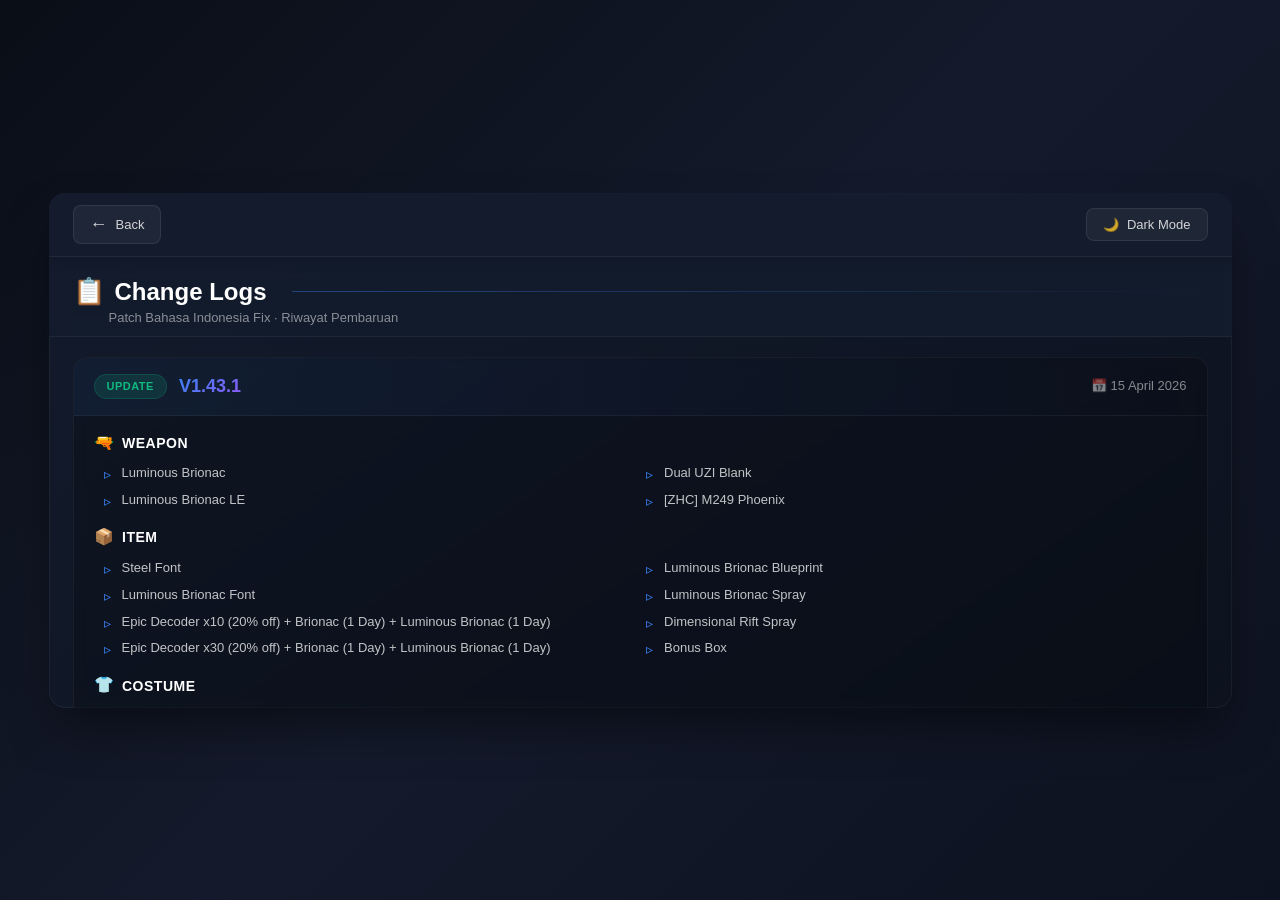
==== changelog.html @ 00189dec "Update for 15.04.26" ====
<!doctype html>
<html lang="en">
  <head>
    <meta charset="UTF-8" />
    <meta http-equiv="X-UA-Compatible" content="IE=edge" />
    <meta name="viewport" content="width=device-width, initial-scale=1.0, user-scalable=no" />
    <meta name="description" content="Counter-Strike Nexon: Studio - Patch Bahasa Indonesia Change Logs" />
    <meta name="author" content="ZxAnugrah" />

    <title>Change Logs · CSN Bahasa Indonesia Fix</title>

    <!-- Favicon -->
    <link rel="icon" href="./res/img/csn-logo.png" />

    <!-- Styles -->
    <link rel="stylesheet" href="css/changelog.css" />

    <!-- Security Style -->
    <style>
      * {
        -webkit-user-select: none !important;
        -moz-user-select: none !important;
        -ms-user-select: none !important;
        user-select: none !important;
      }

      img {
        -webkit-user-drag: none;
        user-drag: none;
      }

      body {
        -webkit-touch-callout: none !important;
      }
    </style>
  </head>
  <body>
    <div class="changelog-container">
      <!-- ===== HEADER ===== -->
      <header class="changelog-header">
        <div class="header-left">
          <button class="back-btn" onclick="goBackToLauncher()">
            <span class="back-icon">←</span>
            <span class="back-text">Back</span>
          </button>
        </div>

        <div class="header-right">
          <button class="theme-btn" onclick="toggleTheme()" id="themeToggle">
            <span class="theme-icon">🌙</span>
            <span class="theme-text">Dark Mode</span>
          </button>
        </div>
      </header>

      <!-- ===== TITLE SECTION ===== -->
      <div class="title-section">
        <h1 class="page-title">
          <span class="title-icon">📋</span>
          Change Logs
          <span class="title-line"></span>
        </h1>
        <p class="page-subtitle">Patch Bahasa Indonesia Fix · Riwayat Pembaruan</p>
      </div>

      <!-- ===== CONTENT AREA ===== -->
      <main class="changelog-content">
        <!-- Version 1.43.1 -->
        <div class="version-card">
          <div class="version-header">
            <div class="version-info">
              <span class="version-badge update">UPDATE</span>
              <span class="version-number">V1.43.1</span>
            </div>
            <span class="version-date">📅 15 April 2026</span>
          </div>

          <div class="version-body">
            <div class="changelog-section">
              <div class="section-title">
                <span class="section-icon">🔫</span>
                <span>Weapon</span>
              </div>
              <ul class="changelog-list two-column">
                <li>Luminous Brionac</li>
                <li>Dual UZI Blank</li>
                <li>Luminous Brionac LE</li>
                <li>[ZHC] M249 Phoenix</li>
              </ul>
            </div>

            <div class="changelog-section">
              <div class="section-title">
                <span class="section-icon">📦</span>
                <span>Item</span>
              </div>
              <ul class="changelog-list two-column">
                <li>Steel Font</li>
                <li>Luminous Brionac Blueprint</li>
                <li>Luminous Brionac Font</li>
                <li>Luminous Brionac Spray</li>
                <li>Epic Decoder x10 (20% off) + Brionac (1 Day) + Luminous Brionac (1 Day)</li>
                <li>Dimensional Rift Spray</li>
                <li>Epic Decoder x30 (20% off) + Brionac (1 Day) + Luminous Brionac (1 Day)</li>
                <li>Bonus Box</li>
              </ul>
            </div>

            <div class="changelog-section">
              <div class="section-title">
                <span class="section-icon">👕</span>
                <span>Costume</span>
              </div>
              <ul class="changelog-list">
                <li>Luminous Tail</li>
                <li>Data Core Belt</li>
                <li>Kronos Repair Kit</li>
              </ul>
            </div>

            <div class="changelog-section">
              <div class="section-title">
                <span class="section-icon">🏅</span>
                <span>Medal</span>
              </div>
              <ul class="changelog-list">
                <li>Luminous</li>
              </ul>
            </div>

            <div class="changelog-section">
              <div class="section-title">
                <span class="section-icon">🗺️</span>
                <span>Map</span>
              </div>
              <ul class="changelog-list">
                <li><span class="sub-label">Normal | Zombie:</span> Laboratory2</li>
              </ul>
            </div>

            <div class="changelog-section">
              <div class="section-title">
                <span class="section-icon">⚙️</span>
                <span>Misc</span>
              </div>
              <ul class="changelog-list">
                <li>Adjustment Zombie Skill</li>
                <li>Zombie Hero Update</li>
                <li>CP Shop update</li>
              </ul>
            </div>

            <div class="changelog-section">
              <div class="section-title">
                <span class="section-icon">🔧</span>
                <span>Other</span>
              </div>
              <ul class="changelog-list">
                <li>Fix beberapa nama item.</li>
                <li>Menambah 4 kustom BGM. Sekarang kalian dapat menambah 4 kustom BGM dengan penamaan 'custom_bgm_X.mp3' (Ganti 'X' dengan angka 1~5).</li>
              </ul>
            </div>
          </div>
        </div>

        <!-- Version 1.42.1 -->
        <div class="version-card">
          <div class="version-header">
            <div class="version-info">
              <span class="version-badge update">UPDATE</span>
              <span class="version-number">V1.42.1</span>
            </div>
            <span class="version-date">📅 18 Maret 2026</span>
          </div>

          <div class="version-body">
            <div class="changelog-section">
              <div class="section-title">
                <span class="section-icon">🎨</span>
                <span>Weapon Paint</span>
              </div>
              <ul class="changelog-list">
                <li>Kronos Series (Season 25)</li>
                <li>Black Dragon Weapon Paint</li>
              </ul>
            </div>

            <div class="changelog-section">
              <div class="section-title">
                <span class="section-icon">🔫</span>
                <span>Weapon</span>
              </div>
              <ul class="changelog-list two-column">
                <li>Season 25 Weapon Series (Techno)</li>
                <li>Hyper Gaebolg Black Dragon</li>
                <li>Hauteclere Black Dragon</li>
                <li>Devastator Black Dragon</li>
                <li>Demolition Hammer Black Dragon</li>
                <li>[ZHC] Dual Beretta Gunslinger</li>
                <li>[ZHC] Dual Sword Phantom Slayer</li>
              </ul>
            </div>

            <div class="changelog-section">
              <div class="section-title">
                <span class="section-icon">📦</span>
                <span>Item</span>
              </div>
              <ul class="changelog-list two-column">
                <li>Season 25 Item Series</li>
                <li>General Modification Materials x4</li>
                <li>Advanced Modification Materials x3</li>
                <li>Special Modification Materials x2</li>
                <li>All-Star Selection Box</li>
                <li>Kronos Package</li>
                <li>Data Distribution Box</li>
                <li>Season Badges x1000</li>
                <li>Giga Blitz Knight Package</li>
                <li>Legendary Decoder</li>
                <li>Legendary Decoder x75 + x25</li>
                <li>All-Star Decoder</li>
                <li>All-Star Decoder x80 + x20</li>
                <li>All-Star Decoder x50 + x10</li>
              </ul>
            </div>

            <div class="changelog-section">
              <div class="section-title">
                <span class="section-icon">👕</span>
                <span>Costume</span>
              </div>
              <ul class="changelog-list">
                <li>Season 25 Costume Series (Mammon)</li>
                <li>Chronobotics Heavy Zombie (Costume)</li>
                <li>Miniature Agent H</li>
                <li>Miniature Mammon</li>
                <li>Kronos Tactical Visor</li>
                <li>Kronos Tactical Unit</li>
                <li>Giga Blitz Knight</li>
              </ul>
            </div>

            <div class="changelog-section">
              <div class="section-title">
                <span class="section-icon">🏅</span>
                <span>Medal</span>
              </div>
              <ul class="changelog-list">
                <li>Season 25 Trailblazer</li>
                <li>Season 25 Conqueror</li>
              </ul>
            </div>

            <div class="changelog-section">
              <div class="section-title">
                <span class="section-icon">🗺️</span>
                <span>Map</span>
              </div>
              <ul class="changelog-list">
                <li><span class="sub-label">Normal | Zombie:</span> Akshalic</li>
              </ul>
            </div>

            <div class="changelog-section">
              <div class="section-title">
                <span class="section-icon">⚙️</span>
                <span>Misc</span>
              </div>
              <ul class="changelog-list">
                <li>Season Pass Update</li>
                <li>Zombie Hero Update</li>
                <li>Zombie Z Update</li>
              </ul>
            </div>

            <div class="changelog-section">
              <div class="section-title">
                <span class="section-icon">🔧</span>
                <span>Other</span>
              </div>
              <ul class="changelog-list">
                <li>Fix beberapa nama item.</li>
                <li>Hotfix menu 'H'.</li>
                <li>Fix string pada mode Zombie Darkness 'CSO_ZB4_In_Groggy_State'.</li>
                <li>Mengubah font style kembali pada era Counter-Strike Online Indonesia (BETA).</li>
                <li>Menghapus change logs lama (2025).</li>
              </ul>
            </div>

            <div class="changelog-section">
              <div class="section-title">
                <span class="section-icon">✨</span>
                <span>Special</span>
              </div>
              <ul class="changelog-list">
                <li>Mengubah minor teksture 'Electron Weapon Series' menjadi lebih nyaman dan ringan.</li>
                <li>Mengubah teksture 'Arcana Weapon Series' menjadi lebih sesuai dengan grade.</li>
                <li>Mengubah teksture 'Noah Weapon Series' menjadi lebih sesuai dengan grade.</li>
                <li>Mengubah teksture 'Murasame Weapon Series' menjadi lebih sesuai dengan grade.</li>
                <li>Mengubah teksture 'Star Forge' menjadi lebih nyaman dan ringan.</li>
                <li>Mengubah teksture 'Sylphid' menjadi lebih nyaman.</li>
                <li>Mengubah efek 'Dragon Blast' pada senjata M3 Azhi Dahaka (BETA - TEST).</li>
              </ul>
            </div>

            <div class="changelog-section note-section">
              <div class="section-title warning">
                <span class="section-icon">⚠️</span>
                <span>NOTE</span>
              </div>
              <p class="note-text">
                Font diubah sementara untuk patch ini dikarenakan beberapa pengguna Bahasa Indonesia Fix mengalami crash sesaat di-Lobby. Apabila menggunakan patch versi ini masih ada kendala yang sama, hubungi author via Messenger/Discord.
              </p>
            </div>
          </div>
        </div>

        <!-- Version 1.41.1 -->
        <div class="version-card">
          <div class="version-header">
            <div class="version-info">
              <span class="version-badge update">UPDATE</span>
              <span class="version-number">V1.41.1</span>
            </div>
            <span class="version-date">📅 11 Februari 2026</span>
          </div>

          <div class="version-body">
            <div class="changelog-section">
              <div class="section-title">
                <span class="section-icon">🎨</span>
                <span>Weapon Paint</span>
              </div>
              <ul class="changelog-list">
                <li>Strawberry Cake Weapon Paint</li>
              </ul>
            </div>

            <div class="changelog-section">
              <div class="section-title">
                <span class="section-icon">🔫</span>
                <span>Weapon</span>
              </div>
              <ul class="changelog-list">
                <li>Giga Break</li>
                <li>Giga Break LE</li>
                <li>Impulse Flail</li>
                <li>AS50 Gold Stallion</li>
                <li>Gold Dragon Chimera (perubahan nama dari Survivor's Secondary Weapon)</li>
              </ul>
            </div>

            <div class="changelog-section">
              <div class="section-title">
                <span class="section-icon">📦</span>
                <span>Item</span>
              </div>
              <ul class="changelog-list two-column">
                <li>Unique Modification Weapon Selection Box</li>
                <li>2024 Transcendence Class Selection Box</li>
                <li>Weapon Paint Color Pack</li>
                <li>Magma Weapon Selection Box</li>
                <li>2025 Event Reward Box</li>
                <li>Seluruh item untuk event EPIC 2026</li>
                <li>Find the Zombie Weapon Box</li>
                <li>Stage 1: Epic Decoder x100 (+20)</li>
                <li>Stage 2: Epic Decoder x100 (+20)</li>
                <li>Stage 3: Epic Decoder x100 (+20) + Giga Mechanic Tail</li>
                <li>Epic Fortune Ticket</li>
                <li>Red Envelope</li>
                <li>Glass Shard</li>
                <li>Glass Shard (1x) + Exploration Slot Expansion Coupon (7 hari)</li>
                <li>777 Epic Fragment Ticket</li>
                <li>Epic Decoder x80 (+20)</li>
                <li>Selective Supply Pass</li>
                <li>Modification V Series Box</li>
                <li>Special Ops Supply Box</li>
                <li>Operation Key</li>
                <li>Special Supply Request Ticket</li>
                <li>Epic Decoder (5x)</li>
                <li>Surprise Window Spray</li>
                <li>Surprise Ocean Spray</li>
                <li>Surprise Cliff Spray</li>
                <li>New Year Horse Nameplate</li>
                <li>New Year Horse Spray</li>
                <li>New Year Horse Font</li>
                <li>Happy New Year Nameplate (2026)</li>
                <li>Role Collection Token</li>
                <li>RatterGood Spray</li>
              </ul>
            </div>

            <div class="changelog-section">
              <div class="section-title">
                <span class="section-icon">👕</span>
                <span>Costume</span>
              </div>
              <ul class="changelog-list">
                <li>SD Teddy Terror</li>
                <li>Miniature Angra</li>
                <li>Giga Vision Glasses</li>
                <li>Giga Mechanic Tail</li>
                <li>Giga Break Wings</li>
              </ul>
            </div>

            <div class="changelog-section">
              <div class="section-title">
                <span class="section-icon">🏅</span>
                <span>Medal</span>
              </div>
              <ul class="changelog-list">
                <li>Giga Sting</li>
                <li>Overclock</li>
                <li>Giga Break Happy New Year</li>
                <li>Role Collector</li>
              </ul>
            </div>

            <div class="changelog-section">
              <div class="section-title">
                <span class="section-icon">🗺️</span>
                <span>Map</span>
              </div>
              <ul class="changelog-list">
                <li><span class="sub-label">Zombie:</span> Oasis</li>
              </ul>
            </div>

            <div class="changelog-section">
              <div class="section-title">
                <span class="section-icon">⚙️</span>
                <span>Misc</span>
              </div>
              <ul class="changelog-list">
                <li>Epic Shop Update</li>
                <li>Zombie Hero Update</li>
              </ul>
            </div>

            <div class="changelog-section">
              <div class="section-title">
                <span class="section-icon">🔧</span>
                <span>Other</span>
              </div>
              <ul class="changelog-list">
                <li>Fix beberapa nama item (Korx → Korea)</li>
              </ul>
            </div>
          </div>
        </div>

        <!-- Version 1.40.1 -->
        <div class="version-card">
          <div class="version-header">
            <div class="version-info">
              <span class="version-badge update">UPDATE</span>
              <span class="version-number">V1.40.1</span>
            </div>
            <span class="version-date">📅 14 Januari 2026</span>
          </div>

          <div class="version-body">
            <div class="changelog-section">
              <div class="section-title">
                <span class="section-icon">🔫</span>
                <span>Weapon</span>
              </div>
              <ul class="changelog-list two-column">
                <li>Ascalon Series (I, II, III, IV, V, dan VI)</li>
                <li>Survivor's Secondary Weapon</li>
                <li>XM1014 Automatic Shotgun WINTER</li>
                <li>Nata Knife WINTER</li>
                <li>Lightning Fury Silver Black</li>
                <li>Miracle Prism Sword Silver Black</li>
                <li>[ZHC] SKULL-9 Burgundy</li>
                <li>Battle Python Burgundy</li>
              </ul>
            </div>

            <div class="changelog-section">
              <div class="section-title">
                <span class="section-icon">📦</span>
                <span>Item</span>
              </div>
              <ul class="changelog-list two-column">
                <li>Mythical Beast Coin</li>
                <li>Modification Weapon Selection Ticket</li>
                <li>Ice Box</li>
                <li>Find the Zombie Spray Box</li>
                <li>Find the Zombie Nameplate Box</li>
                <li>Find the Zombie Costume Box</li>
                <li>Find the Zombie Weapon Box</li>
                <li>Stage 1: Temporary Chick Hat</li>
                <li>Stage 2: All-in-One Pass (1 Day) Bundle</li>
                <li>Stage 3: All-in-One Pass (2 Day) Bundle</li>
                <li>Stage 4: Chick Hat (Permanent) Bundle</li>
                <li>Dominique X Shiho Spray</li>
              </ul>
            </div>

            <div class="changelog-section">
              <div class="section-title">
                <span class="section-icon">👕</span>
                <span>Costume</span>
              </div>
              <ul class="changelog-list">
                <li>Detective Hat</li>
                <li>Detective Magnifying Lens</li>
                <li>Detective Pipe</li>
                <li>Chick Hat</li>
                <li>Snowflake Hat</li>
                <li>Snowboard</li>
              </ul>
            </div>

            <div class="changelog-section">
              <div class="section-title">
                <span class="section-icon">🏅</span>
                <span>Medal</span>
              </div>
              <ul class="changelog-list">
                <li>Golden</li>
              </ul>
            </div>

            <div class="changelog-section">
              <div class="section-title">
                <span class="section-icon">🗺️</span>
                <span>Map</span>
              </div>
              <ul class="changelog-list">
                <li><span class="sub-label">Normal:</span> Stage</li>
              </ul>
            </div>

            <div class="changelog-section">
              <div class="section-title">
                <span class="section-icon">⚙️</span>
                <span>Misc</span>
              </div>
              <ul class="changelog-list">
                <li>CP Shop update</li>
                <li>Zombie Hero Update</li>
              </ul>
            </div>

            <div class="changelog-section">
              <div class="section-title">
                <span class="section-icon">🔧</span>
                <span>Other</span>
              </div>
              <ul class="changelog-list">
                <li>Pengurangan [SPACE] dan karakter Korea (Hangeul) pada string</li>
                <li>Pengurangan [SPACE] dan karakter China pada string</li>
              </ul>
            </div>
          </div>
        </div>

        <!-- Older Versions Notice -->
        <div class="older-notice">
          <div class="notice-icon">📜</div>
          <div class="notice-content">
            <p class="notice-text">
              Pengumuman: Untuk daftar change logs yang lama tidak akan ditampilkan pada tampilan baru ini. Kalian dapat mengakses daftar change logs yang lama di
              <a href="https://pastebin.com/raw/SXQwNvfM" target="_blank" class="notice-link">Pastebin →</a>
            </p>
          </div>
        </div>
      </main>
    </div>

    <script>
      // ===== SECURITY RESTRICTIONS =====

      document.addEventListener("contextmenu", (e) => e.preventDefault());
      document.addEventListener("selectstart", (e) => e.preventDefault());
      document.addEventListener("dragstart", (e) => e.preventDefault());
      document.addEventListener("copy", (e) => e.preventDefault());
      document.addEventListener("cut", (e) => e.preventDefault());
      document.addEventListener("paste", (e) => e.preventDefault());

      document.addEventListener("keydown", function (e) {
        const blockedKeys = ["F12", "F3"]; // Removed 'F5'
        const ctrlKeys = ["u", "U", "s", "S", "p", "P", "a", "A", "c", "C", "v", "V", "x", "X", "f", "F"];

        if (blockedKeys.includes(e.key) || e.keyCode === 123) {
          // Removed keyCode 116 (F5)
          e.preventDefault();
          return false;
        }

        if (e.ctrlKey && ctrlKeys.includes(e.key)) {
          e.preventDefault();
          return false;
        }

        if (e.ctrlKey && e.shiftKey && (e.keyCode === 73 || e.keyCode === 74 || e.keyCode === 67)) {
          e.preventDefault();
          return false;
        }

        // Allow Ctrl+R (Refresh) - explicitly NOT blocked

        if (e.key === "Backspace" || e.keyCode === 8) {
          const target = e.target;
          if (!target.tagName.match(/INPUT|TEXTAREA/i) && !target.isContentEditable) {
            e.preventDefault();
            return false;
          }
        }
      });

      // ===== NAVIGATION =====

      function goBackToLauncher() {
        window.location.href = "index.html";
      }

      // ===== THEME TOGGLE =====

      let isDarkMode = true;

      function toggleTheme() {
        const body = document.body;
        const themeBtn = document.getElementById("themeToggle");
        const themeIcon = themeBtn.querySelector(".theme-icon");
        const themeText = themeBtn.querySelector(".theme-text");

        if (isDarkMode) {
          body.classList.add("light-mode");
          themeIcon.textContent = "☀️";
          themeText.textContent = "Light Mode";
          localStorage.setItem("changelog-theme", "light");
        } else {
          body.classList.remove("light-mode");
          themeIcon.textContent = "🌙";
          themeText.textContent = "Dark Mode";
          localStorage.setItem("changelog-theme", "dark");
        }

        isDarkMode = !isDarkMode;
      }

      // Load saved theme
      const savedTheme = localStorage.getItem("changelog-theme");
      if (savedTheme === "light") {
        document.body.classList.add("light-mode");
        const themeBtn = document.getElementById("themeToggle");
        themeBtn.querySelector(".theme-icon").textContent = "☀️";
        themeBtn.querySelector(".theme-text").textContent = "Light Mode";
        isDarkMode = false;
      }
    </script>
  </body>
</html>
---- css/changelog.css ----
/* ===== CSS RESET ===== */
* {
  margin: 0;
  padding: 0;
  box-sizing: border-box;
}

html {
  line-height: 1.15;
  -webkit-text-size-adjust: 100%;
  /* overflow-x: hidden; */
}

body {
  font-family:
    "Segoe UI",
    "Inter",
    -apple-system,
    BlinkMacSystemFont,
    sans-serif;
  background: linear-gradient(135deg, #0a0e17 0%, #141a2b 50%, #0d1220 100%);
  min-height: 100vh;
  display: flex;
  align-items: center;
  justify-content: center;
  padding: 0;
  margin: 0;
  overflow: hidden;
}

/* ===== MAIN CONTAINER ===== */
.changelog-container {
  width: 1183px;
  max-width: 1183px;
  height: 515px;
  margin: 0 auto;
  background: linear-gradient(145deg, rgba(20, 28, 45, 0.95) 0%, rgba(12, 18, 30, 0.98) 100%);
  backdrop-filter: blur(10px);
  box-shadow:
    0 25px 50px -12px rgba(0, 0, 0, 0.5),
    0 0 0 1px rgba(255, 255, 255, 0.05) inset;
  display: flex;
  flex-direction: column;
  overflow: hidden; /* This prevents container scroll */
  position: relative;
  border-radius: 16px;
}

.changelog-container::before {
  content: "";
  position: absolute;
  top: 0;
  left: 0;
  right: 0;
  height: 2px;
  background: linear-gradient(90deg, transparent, #3b82f6, #8b5cf6, transparent);
  z-index: 10;
}

/* ===== HEADER (STICKY) ===== */
.changelog-header {
  padding: 12px 24px;
  display: flex;
  align-items: center;
  justify-content: space-between;
  border-bottom: 1px solid rgba(255, 255, 255, 0.06);
  background: rgba(20, 28, 45, 0.98);
  backdrop-filter: blur(10px);
  flex-shrink: 0; /* Prevents header from shrinking */
  width: 100%;
  position: sticky;
  top: 0;
  z-index: 100;
  box-shadow: 0 4px 12px rgba(0, 0, 0, 0.1);
  overflow: hidden; /* No scroll in header */
}

.header-left,
.header-right {
  width: 150px;
}

.header-left {
  display: flex;
}

.header-right {
  display: flex;
  justify-content: flex-end;
}

.back-btn,
.theme-btn {
  display: flex;
  align-items: center;
  gap: 8px;
  padding: 8px 16px;
  background: rgba(255, 255, 255, 0.05);
  border: 1px solid rgba(255, 255, 255, 0.08);
  border-radius: 8px;
  color: rgba(255, 255, 255, 0.8);
  font-size: 13px;
  font-weight: 500;
  cursor: pointer;
  transition: all 0.2s ease;
  white-space: nowrap;
}

.back-btn:hover,
.theme-btn:hover {
  background: rgba(59, 130, 246, 0.15);
  border-color: rgba(59, 130, 246, 0.3);
  color: white;
  transform: translateY(-1px);
}

.back-icon {
  font-size: 18px;
}

.header-center {
  display: flex;
  justify-content: center;
  position: absolute;
  left: 50%;
  transform: translateX(-50%);
}

.header-logo {
  width: 200px;
  height: auto;
  filter: brightness(0) invert(1);
  opacity: 0.9;
}

/* Light mode header */
body.light-mode .changelog-header {
  background: rgba(255, 255, 255, 0.98);
  border-bottom: 1px solid rgba(0, 0, 0, 0.08);
  box-shadow: 0 4px 12px rgba(0, 0, 0, 0.05);
}

body.light-mode .header-logo {
  filter: brightness(0) invert(0);
}

.theme-btn {
  margin-left: auto;
}

/* ===== TITLE SECTION (Optional Sticky) ===== */
.title-section {
  padding: 20px 24px 10px;
  border-bottom: 1px solid rgba(255, 255, 255, 0.05);
  flex-shrink: 0; /* Prevents title from shrinking */
  width: 100%;
  position: sticky;
  top: 56px;
  background: rgba(20, 28, 45, 0.95);
  backdrop-filter: blur(10px);
  z-index: 99;
  overflow: hidden; /* No scroll in title */
}

body.light-mode .title-section {
  background: rgba(255, 255, 255, 0.95);
}

.page-title {
  display: flex;
  align-items: center;
  gap: 10px;
  color: white;
  font-size: 24px;
  font-weight: 700;
  margin-bottom: 5px;
  white-space: nowrap;
}

.title-icon {
  font-size: 26px;
}

.title-line {
  flex: 1;
  height: 1px;
  background: linear-gradient(90deg, rgba(59, 130, 246, 0.4), transparent);
  margin-left: 15px;
}

.page-subtitle {
  color: rgba(255, 255, 255, 0.5);
  font-size: 13px;
  margin-left: 36px;
}

/* ===== CONTENT AREA ===== */
.changelog-content {
  flex: 1;
  overflow-y: auto; /* This enables vertical scroll */
  overflow-x: hidden;
  padding: 20px 24px;
  width: 100%;
  max-width: 100%;
  min-height: 0; /* Required for flex child scrolling */

  scrollbar-width: thin;
  scrollbar-color: rgba(255, 255, 255, 0.15) transparent;
}

.changelog-content::-webkit-scrollbar {
  width: 6px;
}

.changelog-content::-webkit-scrollbar-track {
  background: transparent;
}

.changelog-content::-webkit-scrollbar-thumb {
  background: rgba(255, 255, 255, 0.15);
  border-radius: 3px;
}

.changelog-content::-webkit-scrollbar-thumb:hover {
  background: rgba(255, 255, 255, 0.25);
}

/* ===== VERSION CARD ===== */
.version-card {
  background: rgba(0, 0, 0, 0.2);
  border-radius: 14px;
  border: 1px solid rgba(255, 255, 255, 0.05);
  margin-bottom: 24px;
  overflow: hidden;
  backdrop-filter: blur(5px);
  transition:
    transform 0.2s ease,
    border-color 0.2s ease;
  width: 100%;
  max-width: 100%;
}

.version-card:hover {
  border-color: rgba(59, 130, 246, 0.2);
}

.version-header {
  padding: 16px 20px;
  display: flex;
  align-items: center;
  justify-content: space-between;
  background: linear-gradient(90deg, rgba(59, 130, 246, 0.08), transparent);
  border-bottom: 1px solid rgba(255, 255, 255, 0.05);
  flex-wrap: wrap;
  gap: 10px;
}

.version-info {
  display: flex;
  align-items: center;
  gap: 12px;
}

.version-badge {
  padding: 5px 12px;
  border-radius: 20px;
  font-size: 11px;
  font-weight: 700;
  letter-spacing: 0.5px;
  text-transform: uppercase;
  white-space: nowrap;
}

.version-badge.update {
  background: rgba(16, 185, 129, 0.15);
  color: #10b981;
  border: 1px solid rgba(16, 185, 129, 0.2);
}

.version-number {
  color: white;
  font-size: 18px;
  font-weight: 700;
  background: linear-gradient(135deg, #3b82f6, #8b5cf6);
  -webkit-background-clip: text;
  -webkit-text-fill-color: transparent;
  background-clip: text;
}

.version-date {
  color: rgba(255, 255, 255, 0.5);
  font-size: 13px;
}

.version-body {
  padding: 18px 20px;
  width: 100%;
  max-width: 100%;
  overflow-x: hidden;
}

/* ===== CHANGELOG SECTIONS ===== */
.changelog-section {
  margin-bottom: 16px;
  width: 100%;
  max-width: 100%;
}

.changelog-section:last-child {
  margin-bottom: 0;
}

.section-title {
  display: flex;
  align-items: center;
  gap: 8px;
  margin-bottom: 10px;
  color: white;
  font-size: 14px;
  font-weight: 600;
  text-transform: uppercase;
  letter-spacing: 0.5px;
}

.section-title.warning {
  color: #ef4444;
}

.section-icon {
  font-size: 16px;
}

.changelog-list {
  list-style: none;
  padding-left: 28px;
  width: 100%;
  max-width: 100%;
  word-wrap: break-word;
  overflow-wrap: break-word;
}

.changelog-list li {
  color: rgba(255, 255, 255, 0.75);
  font-size: 13px;
  padding: 4px 0;
  position: relative;
  word-break: break-word;
}

.changelog-list li::before {
  content: "▹";
  position: absolute;
  left: -18px;
  color: #3b82f6;
  font-size: 14px;
}

.changelog-list.two-column {
  display: grid;
  grid-template-columns: repeat(2, 1fr);
  gap: 4px 20px;
}

.sub-label {
  color: rgba(255, 255, 255, 0.5);
  font-size: 12px;
  margin-right: 8px;
  white-space: nowrap;
}

/* ===== NOTE SECTION ===== */
.note-section {
  background: rgba(239, 68, 68, 0.08);
  padding: 14px 16px;
  border-radius: 10px;
  border-left: 3px solid #ef4444;
  margin-top: 16px;
  width: 100%;
  max-width: 100%;
}

.note-text {
  color: rgba(255, 255, 255, 0.7);
  font-size: 13px;
  line-height: 1.6;
  padding-left: 28px;
  word-wrap: break-word;
  overflow-wrap: break-word;
}

/* ===== OLDER NOTICE ===== */
.older-notice {
  display: flex;
  align-items: center;
  gap: 16px;
  background: linear-gradient(135deg, rgba(139, 92, 246, 0.08), rgba(59, 130, 246, 0.05));
  padding: 16px 20px;
  border-radius: 12px;
  border: 1px solid rgba(139, 92, 246, 0.15);
  margin-top: 10px;
  width: 100%;
  max-width: 100%;
}

.notice-icon {
  font-size: 28px;
  flex-shrink: 0;
}

.notice-content {
  flex: 1;
  min-width: 0;
}

.notice-text {
  color: rgba(255, 255, 255, 0.75);
  font-size: 13px;
  line-height: 1.5;
  word-wrap: break-word;
  overflow-wrap: break-word;
}

.notice-link {
  color: #3b82f6;
  text-decoration: none;
  font-weight: 600;
  margin-left: 5px;
  transition: color 0.2s ease;
  white-space: nowrap;
}

.notice-link:hover {
  color: #60a5fa;
  text-decoration: underline;
}

/* ===== FOOTER ===== */
.changelog-footer {
  padding: 10px 24px;
  display: flex;
  align-items: center;
  justify-content: space-between;
  border-top: 1px solid rgba(255, 255, 255, 0.05);
  background: rgba(0, 0, 0, 0.15);
  flex-shrink: 0; /* Prevents footer from shrinking */
  width: 100%;
  overflow: hidden; /* No scroll in footer */
}

.footer-left {
  display: flex;
  align-items: center;
  gap: 12px;
}

.footer-text {
  color: rgba(255, 255, 255, 0.4);
  font-size: 11px;
  font-weight: 500;
  letter-spacing: 0.3px;
}

.footer-divider {
  color: rgba(255, 255, 255, 0.1);
}

.footer-right {
  display: flex;
  align-items: center;
  gap: 8px;
}

.status-indicator {
  width: 8px;
  height: 8px;
  border-radius: 50%;
  background: #10b981;
  box-shadow: 0 0 10px #10b981;
  animation: pulse-green 2s infinite;
}

@keyframes pulse-green {
  0%,
  100% {
    opacity: 1;
    box-shadow: 0 0 10px #10b981;
  }
  50% {
    opacity: 0.6;
    box-shadow: 0 0 5px #10b981;
  }
}

/* ===== LIGHT MODE ===== */
body.light-mode {
  background: linear-gradient(135deg, #f0f4f8 0%, #e2e8f0 50%, #f0f4f8 100%);
}

body.light-mode .changelog-container {
  background: linear-gradient(145deg, rgba(255, 255, 255, 0.95) 0%, rgba(248, 250, 252, 0.98) 100%);
  box-shadow: 0 25px 50px -12px rgba(0, 0, 0, 0.15);
}

body.light-mode .header-logo {
  filter: brightness(0) invert(0);
}

body.light-mode .page-title,
body.light-mode .section-title,
body.light-mode .version-number {
  color: #1a1a2e !important;
  -webkit-text-fill-color: #1a1a2e !important;
  background: none !important;
}

body.light-mode .page-subtitle,
body.light-mode .version-date,
body.light-mode .footer-text {
  color: rgba(0, 0, 0, 0.5) !important;
}

body.light-mode .changelog-list li {
  color: rgba(0, 0, 0, 0.7) !important;
}

body.light-mode .version-card {
  background: rgba(0, 0, 0, 0.03);
  border-color: rgba(0, 0, 0, 0.08);
}

body.light-mode .back-btn,
body.light-mode .theme-btn {
  background: rgba(0, 0, 0, 0.05);
  border-color: rgba(0, 0, 0, 0.1);
  color: rgba(0, 0, 0, 0.7);
}

body.light-mode .back-btn:hover,
body.light-mode .theme-btn:hover {
  background: rgba(59, 130, 246, 0.1);
  color: #1a1a2e;
}

body.light-mode .note-text,
body.light-mode .notice-text {
  color: rgba(0, 0, 0, 0.7) !important;
}

/* ===== RESPONSIVE FIXES ===== */
@media (max-width: 1183px) {
  body {
    display: block;
  }

  .changelog-container {
    width: 100%;
    max-width: 100%;
  }
}

/* ===== UTILITY FIXES ===== */
img {
  max-width: 100%;
  height: auto;
}

ul,
ol {
  max-width: 100%;
}
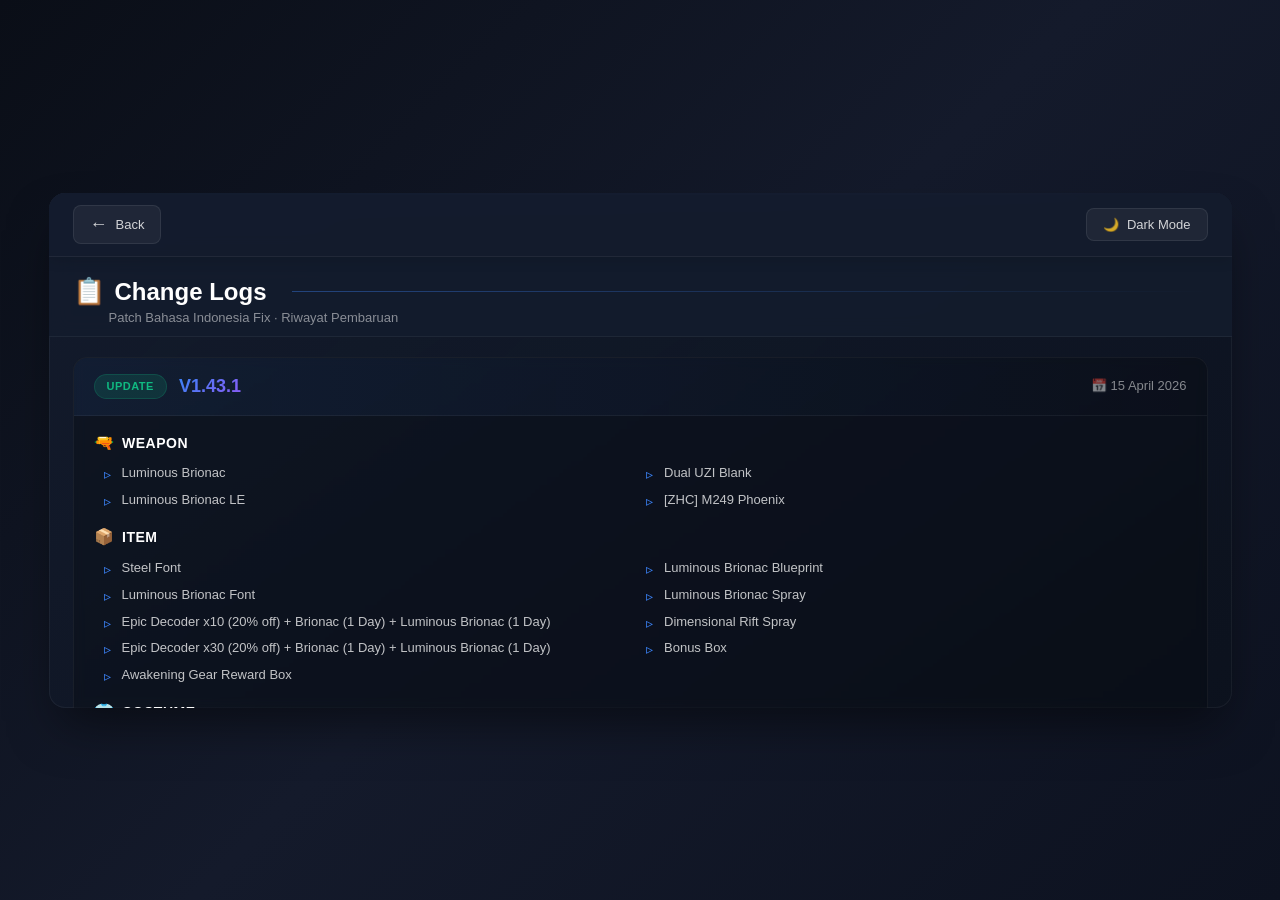
==== commit 16610855: "Hotfix and add 1 changelog 1. Added to changelog: Awakening Gear Reward Box 2. Remove user-drag prop" ====
--- a/changelog.html
+++ b/changelog.html
@@ -26,7 +26,6 @@
 
       img {
         -webkit-user-drag: none;
-        user-drag: none;
       }
 
       body {
@@ -103,6 +102,7 @@
                 <li>Dimensional Rift Spray</li>
                 <li>Epic Decoder x30 (20% off) + Brionac (1 Day) + Luminous Brionac (1 Day)</li>
                 <li>Bonus Box</li>
+                <li>Awakening Gear Reward Box</li>
               </ul>
             </div>
 
@@ -158,6 +158,7 @@
               <ul class="changelog-list">
                 <li>Fix beberapa nama item.</li>
                 <li>Menambah 4 kustom BGM. Sekarang kalian dapat menambah 4 kustom BGM dengan penamaan 'custom_bgm_X.mp3' (Ganti 'X' dengan angka 1~5).</li>
+                <li>Merubah direktori kustom BGM. Kalian dapat menyimpan kustom BGM dengan meletakkan file '.mp3' di dalam direktori <span>/CSNZ/Bin/custom_music/</span>.</li>
               </ul>
             </div>
           </div>
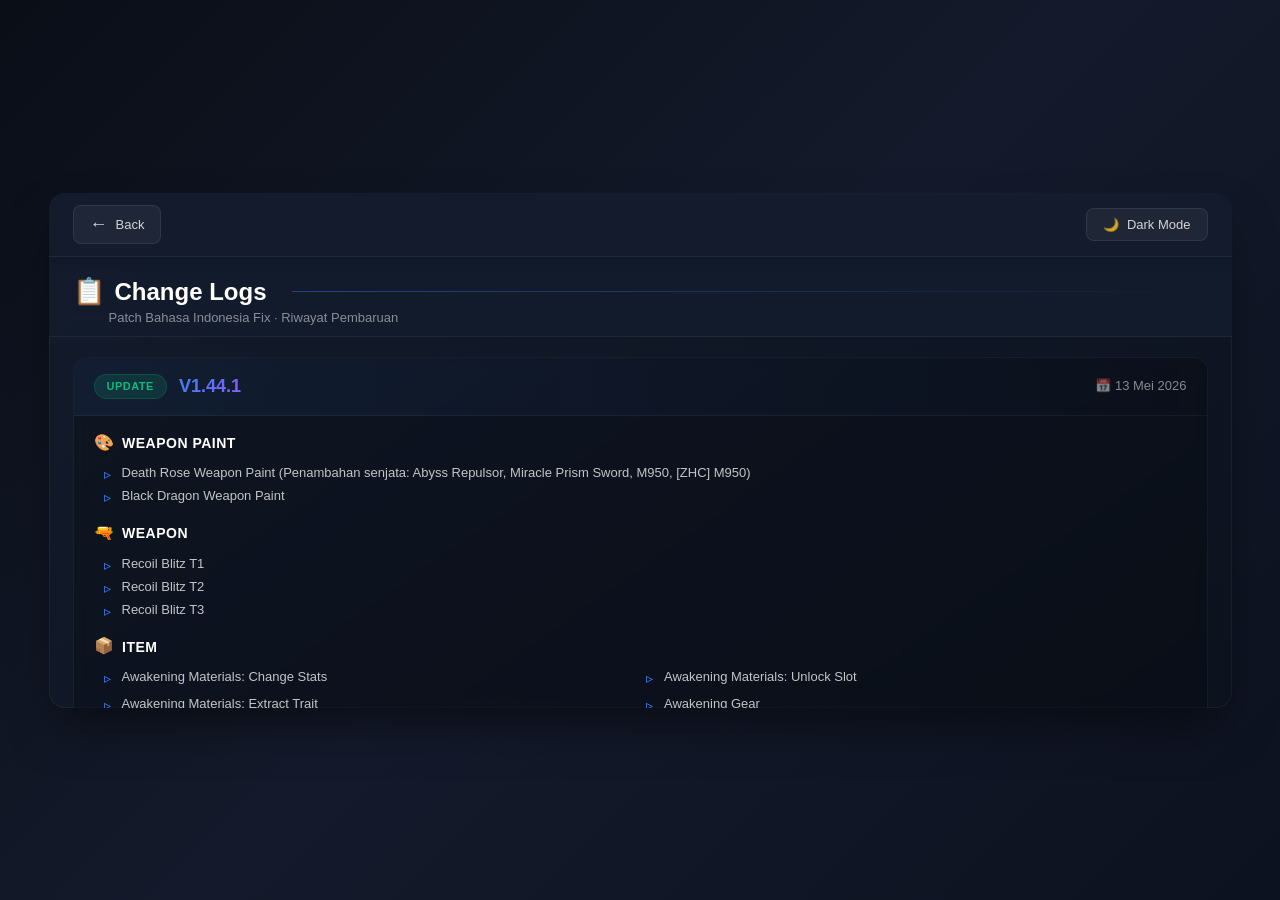
==== commit 67497752: "Update for 13.05.26" ====
--- a/changelog.html
+++ b/changelog.html
@@ -64,6 +64,115 @@
 
       <!-- ===== CONTENT AREA ===== -->
       <main class="changelog-content">
+        <!-- Version 1.44.1 -->
+        <div class="version-card">
+          <div class="version-header">
+            <div class="version-info">
+              <span class="version-badge update">UPDATE</span>
+              <span class="version-number">V1.44.1</span>
+            </div>
+            <span class="version-date">📅 13 Mei 2026</span>
+          </div>
+
+          <div class="version-body">
+            <div class="changelog-section">
+              <div class="section-title">
+                <span class="section-icon">🎨</span>
+                <span>Weapon Paint</span>
+              </div>
+              <ul class="changelog-list">
+                <li>Death Rose Weapon Paint (Penambahan senjata: Abyss Repulsor, Miracle Prism Sword, M950, [ZHC] M950)</li>
+                <li>Black Dragon Weapon Paint</li>
+              </ul>
+            </div>
+
+            <div class="changelog-section">
+              <div class="section-title">
+                <span class="section-icon">🔫</span>
+                <span>Weapon</span>
+              </div>
+              <ul class="changelog-list">
+                <li>Recoil Blitz T1</li>
+                <li>Recoil Blitz T2</li>
+                <li>Recoil Blitz T3</li>
+              </ul>
+            </div>
+
+            <div class="changelog-section">
+              <div class="section-title">
+                <span class="section-icon">📦</span>
+                <span>Item</span>
+              </div>
+              <ul class="changelog-list two-column">
+                <li>Awakening Materials: Change Stats</li>
+                <li>Awakening Materials: Unlock Slot</li>
+                <li>Awakening Materials: Extract Trait</li>
+                <li>Awakening Gear</li>
+                <li>Awakening Starter Box</li>
+                <li>Awakening Gear Boxes x10 + Awakening Starter Box x1</li>
+                <li>Daily Chance Box</li>
+                <li>Weapon Paint Decoder x60</li>
+                <li>Class Decoder Chaoru Package</li>
+                <li>Normal Modification Materials x8</li>
+                <li>Advanced Modification Materials x6</li>
+                <li>Special Modification Materials x5</li>
+              </ul>
+            </div>
+
+            <div class="changelog-section">
+              <div class="section-title">
+                <span class="section-icon">👕</span>
+                <span>Costume</span>
+              </div>
+              <ul class="changelog-list">
+                <li>JiangShi's Talisman Hat</li>
+              </ul>
+            </div>
+
+            <div class="changelog-section">
+              <div class="section-title">
+                <span class="section-icon">🏅</span>
+                <span>Medal</span>
+              </div>
+              <ul class="changelog-list">
+                <li>Hop-Hop</li>
+              </ul>
+            </div>
+
+            <div class="changelog-section">
+              <div class="section-title">
+                <span class="section-icon">🗺️</span>
+                <span>Map</span>
+              </div>
+              <ul class="changelog-list">
+                <li><span class="sub-label">Normal | Zombie:</span> Ironwork</li>
+              </ul>
+            </div>
+
+            <div class="changelog-section">
+              <div class="section-title">
+                <span class="section-icon">⚙️</span>
+                <span>Misc</span>
+              </div>
+              <ul class="changelog-list">
+                <li>Deimos - Adjustment Zombie Skill</li>
+                <li>CP Shop update</li>
+                <li>Class Awakening</li>
+              </ul>
+            </div>
+
+            <div class="changelog-section">
+              <div class="section-title">
+                <span class="section-icon">🔧</span>
+                <span>Other</span>
+              </div>
+              <ul class="changelog-list">
+                <li>Fix beberapa nama item.</li>
+              </ul>
+            </div>
+          </div>
+        </div>
+
         <!-- Version 1.43.1 -->
         <div class="version-card">
           <div class="version-header">
--- a/css/changelog.css
+++ b/css/changelog.css
@@ -362,7 +362,7 @@
 }
 
 .sub-label {
-  color: rgba(255, 255, 255, 0.5);
+  /* color: rgba(255, 255, 255, 0.5); */
   font-size: 12px;
   margin-right: 8px;
   white-space: nowrap;
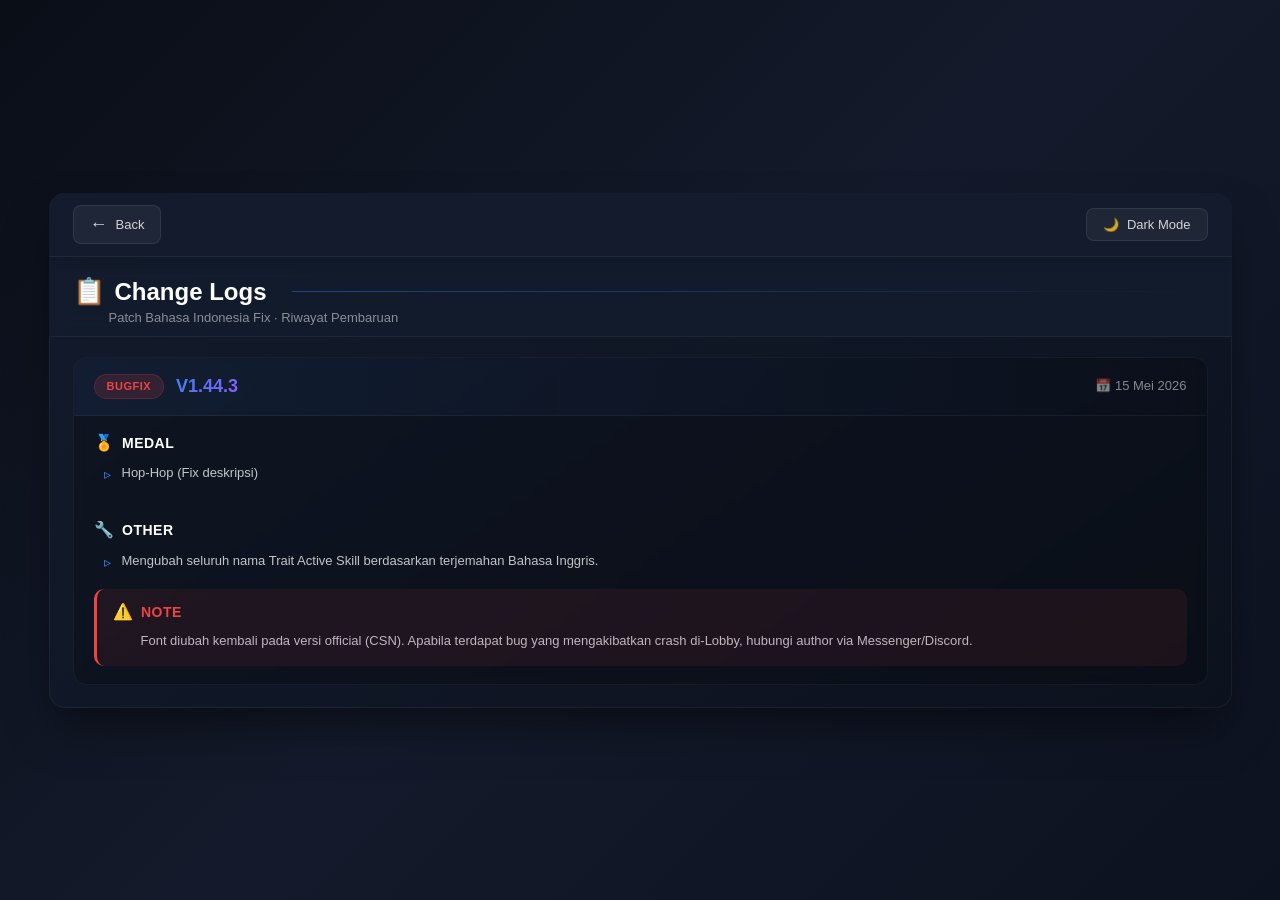
==== commit 320b7392: "Bugfix 15/05/2026" ====
--- a/changelog.html
+++ b/changelog.html
@@ -68,6 +68,48 @@
         <div class="version-card">
           <div class="version-header">
             <div class="version-info">
+              <span class="version-badge bugfix">BUGFIX</span>
+              <span class="version-number">V1.44.3</span>
+            </div>
+            <span class="version-date">📅 15 Mei 2026</span>
+          </div>
+
+          <div class="version-body">
+            <div class="changelog-section">
+              <div class="section-title">
+                <span class="section-icon">🏅</span>
+                <span>Medal</span>
+              </div>
+              <ul class="changelog-list">
+                <li>Hop-Hop (Fix deskripsi)</li>
+              </ul>
+            </div>
+          </div>
+
+          <div class="version-body">
+            <div class="changelog-section">
+              <div class="section-title">
+                <span class="section-icon">🔧</span>
+                <span>Other</span>
+              </div>
+              <ul class="changelog-list">
+                <li>Mengubah seluruh nama Trait Active Skill berdasarkan terjemahan Bahasa Inggris.</li>
+              </ul>
+            </div>
+            <div class="changelog-section note-section">
+              <div class="section-title warning">
+                <span class="section-icon">⚠️</span>
+                <span>NOTE</span>
+              </div>
+              <p class="note-text">Font diubah kembali pada versi official (CSN). Apabila terdapat bug yang mengakibatkan crash di-Lobby, hubungi author via Messenger/Discord.</p>
+            </div>
+          </div>
+        </div>
+
+        <!-- Version 1.44.1 -->
+        <div class="version-card">
+          <div class="version-header">
+            <div class="version-info">
               <span class="version-badge update">UPDATE</span>
               <span class="version-number">V1.44.1</span>
             </div>
@@ -82,7 +124,6 @@
               </div>
               <ul class="changelog-list">
                 <li>Death Rose Weapon Paint (Penambahan senjata: Abyss Repulsor, Miracle Prism Sword, M950, [ZHC] M950)</li>
-                <li>Black Dragon Weapon Paint</li>
               </ul>
             </div>
 
--- a/css/changelog.css
+++ b/css/changelog.css
@@ -277,6 +277,12 @@
   border: 1px solid rgba(16, 185, 129, 0.2);
 }
 
+.version-badge.bugfix {
+  background: rgba(239, 68, 68, 0.15);
+  color: #ef4444;
+  border: 1px solid rgba(239, 68, 68, 0.2);
+}
+
 .version-number {
   color: white;
   font-size: 18px;
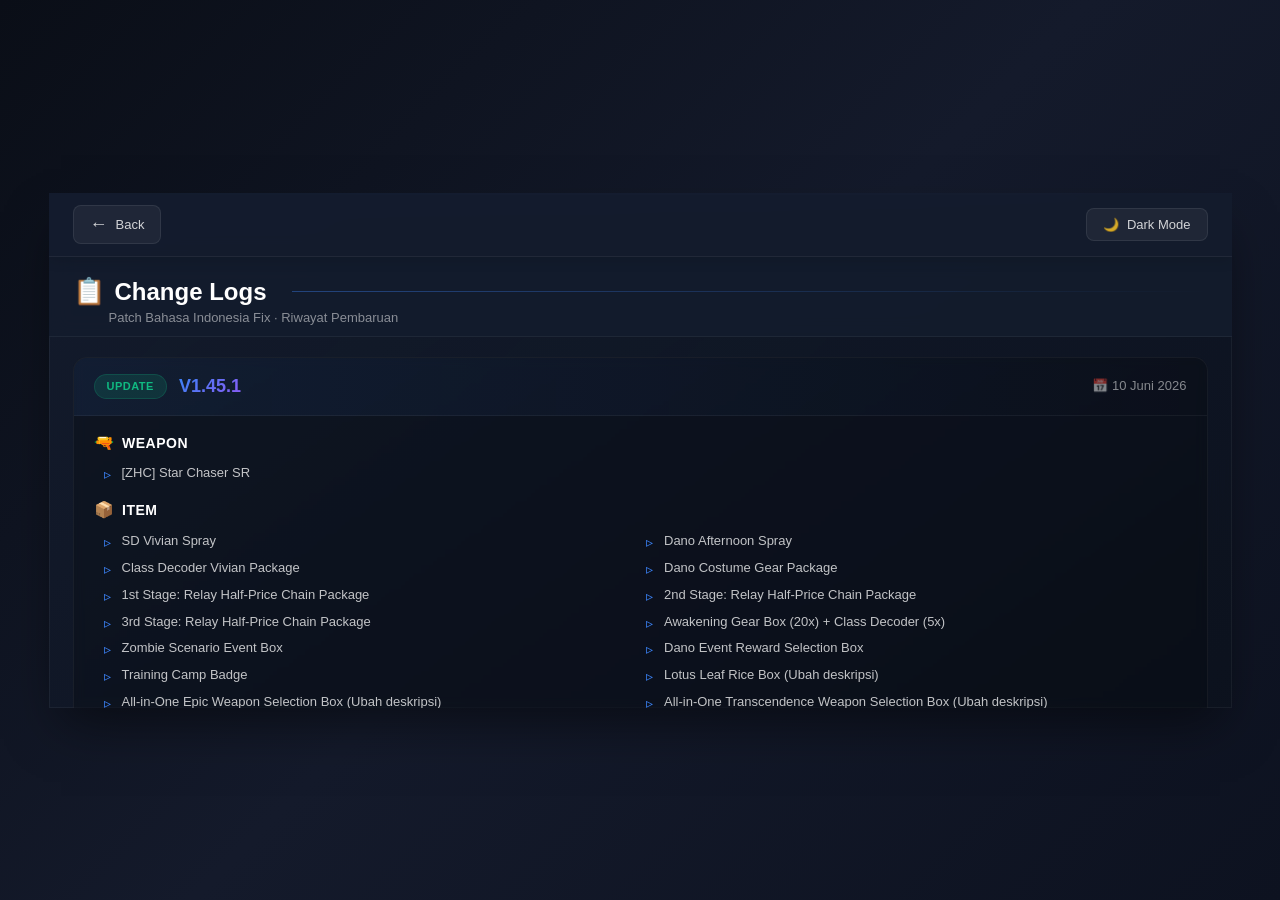
==== commit a0791261: "update changelog for next update and adjust style for maintenance pages" ====
--- a/changelog.html
+++ b/changelog.html
@@ -10,7 +10,7 @@
     <title>Change Logs · CSN Bahasa Indonesia Fix</title>
 
     <!-- Favicon -->
-    <link rel="icon" href="./res/img/csn-logo.png" />
+    <link rel="icon" href="./img/csn-logo.png" />
 
     <!-- Styles -->
     <link rel="stylesheet" href="css/changelog.css" />
@@ -64,6 +64,122 @@
 
       <!-- ===== CONTENT AREA ===== -->
       <main class="changelog-content">
+        <!-- Version 1.45.1 -->
+        <div class="version-card">
+          <div class="version-header">
+            <div class="version-info">
+              <span class="version-badge update">UPDATE</span>
+              <span class="version-number">V1.45.1</span>
+            </div>
+            <span class="version-date">📅 10 Juni 2026</span>
+          </div>
+
+          <div class="version-body">
+            <div class="changelog-section">
+              <div class="section-title">
+                <span class="section-icon">🔫</span>
+                <span>Weapon</span>
+              </div>
+              <ul class="changelog-list">
+                <li>[ZHC] Star Chaser SR</li>
+              </ul>
+            </div>
+
+            <div class="changelog-section">
+              <div class="section-title">
+                <span class="section-icon">📦</span>
+                <span>Item</span>
+              </div>
+              <ul class="changelog-list two-column">
+                <li>SD Vivian Spray</li>
+                <li>Dano Afternoon Spray</li>
+                <li>Class Decoder Vivian Package</li>
+                <li>Dano Costume Gear Package</li>
+                <li>1st Stage: Relay Half-Price Chain Package</li>
+                <li>2nd Stage: Relay Half-Price Chain Package</li>
+                <li>3rd Stage: Relay Half-Price Chain Package</li>
+                <li>Awakening Gear Box (20x) + Class Decoder (5x)</li>
+                <li>Zombie Scenario Event Box</li>
+                <li>Dano Event Reward Selection Box</li>
+                <li>Training Camp Badge</li>
+                <li>Lotus Leaf Rice Box (Ubah deskripsi)</li>
+                <li>All-in-One Epic Weapon Selection Box (Ubah deskripsi)</li>
+                <li>All-in-One Transcendence Weapon Selection Box (Ubah deskripsi)</li>
+                <li>All-in-One Transcendence Class Selection Box (Ubah deskripsi)</li>
+              </ul>
+            </div>
+
+            <div class="changelog-section">
+              <div class="section-title">
+                <span class="section-icon">👥</span>
+                <span>Class</span>
+              </div>
+              <ul class="changelog-list">
+                <li>Vivian</li>
+              </ul>
+            </div>
+
+            <div class="changelog-section">
+              <div class="section-title">
+                <span class="section-icon">👕</span>
+                <span>Costume</span>
+              </div>
+              <ul class="changelog-list two-column">
+                <li>Miniature Megatis</li>
+                <li>Armored Assault Helmet</li>
+                <li>Rusty Scorpion's Tail</li>
+                <li>Lotus Leaf Hat</li>
+                <li>Lotus Leaf Rice Ornament</li>
+                <li>Landscape Painting</li>
+              </ul>
+            </div>
+
+            <div class="changelog-section">
+              <div class="section-title">
+                <span class="section-icon">🏅</span>
+                <span>Medal</span>
+              </div>
+              <ul class="changelog-list">
+                <li>Charm Master</li>
+                <li>Training Camp</li>
+              </ul>
+            </div>
+
+            <div class="changelog-section">
+              <div class="section-title">
+                <span class="section-icon">⚙️</span>
+                <span>Misc</span>
+              </div>
+              <ul class="changelog-list">
+                <li>Deimos - Revert Zombie Skill</li>
+                <li>CP Shop update</li>
+                <li>Search Bar Buy Menu</li>
+                <li>Adjustment Zombie Scenario map Pursuit: Behind</li>
+              </ul>
+            </div>
+
+            <div class="changelog-section">
+              <div class="section-title">
+                <span class="section-icon">🔧</span>
+                <span>Other</span>
+              </div>
+              <ul class="changelog-list">
+                <li>Menerjemahkan ulang teks percakapan pada map Pursuit: Behind.</li>
+                <li>Menambahkan teks informasi pada map Pursuit: Missed Connections.</li>
+                <li>
+                  Menambahkan fitur pemilihan patch pada Updater Launcher Bahasa Indonesia Fix.
+                  <span style="color: lightgreen" title="Sekarang kamu dapat memilih versi original font atau custom font untuk menghindari versi mana yang membuat game kalian crash.">(?)</span>
+                </li>
+                <li>
+                  Menambahkan fitur pengaturan video pada game sebelum menjalankan game.
+                  <span style="color: lightgreen" title="Sekarang kamu dapat mengubah settingan video sebelum game dijalankan.">(?)</span>
+                </li>
+                <li>Menambahkan Custom BGM baru, "The Beginning of The War (Short Version)".</li>
+              </ul>
+            </div>
+          </div>
+        </div>
+
         <!-- Version 1.44.1 -->
         <div class="version-card">
           <div class="version-header">
@@ -157,6 +273,16 @@
                 <li>Normal Modification Materials x8</li>
                 <li>Advanced Modification Materials x6</li>
                 <li>Special Modification Materials x5</li>
+              </ul>
+            </div>
+
+            <div class="changelog-section">
+              <div class="section-title">
+                <span class="section-icon">👥</span>
+                <span>Class</span>
+              </div>
+              <ul class="changelog-list">
+                <li>Cao Lu</li>
               </ul>
             </div>
 
--- a/css/changelog.css
+++ b/css/changelog.css
@@ -43,7 +43,6 @@
   flex-direction: column;
   overflow: hidden; /* This prevents container scroll */
   position: relative;
-  border-radius: 16px;
 }
 
 .changelog-container::before {
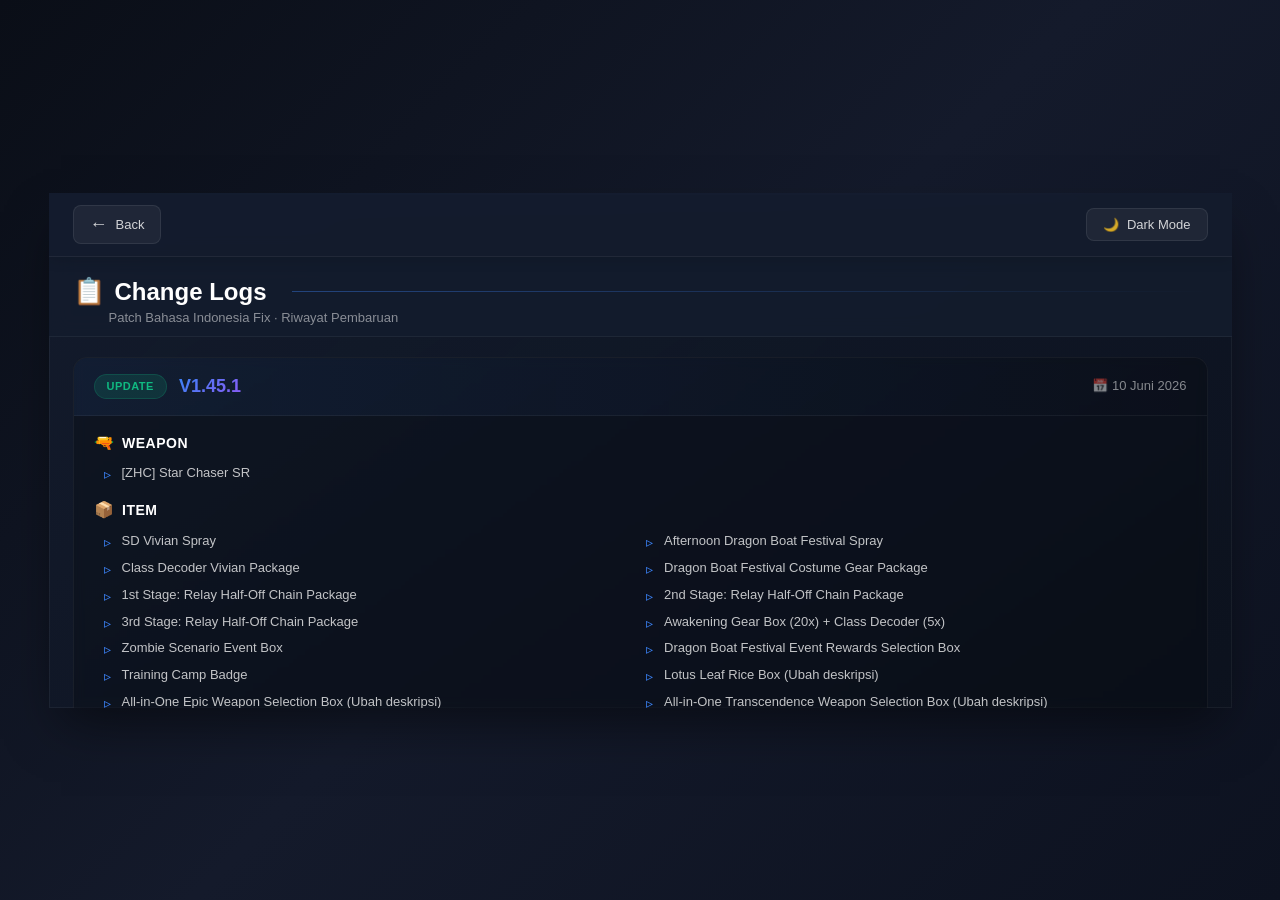
==== commit c9b62aa3: "Adjustment: changelog.html index.html" ====
--- a/changelog.html
+++ b/changelog.html
@@ -92,15 +92,15 @@
               </div>
               <ul class="changelog-list two-column">
                 <li>SD Vivian Spray</li>
-                <li>Dano Afternoon Spray</li>
+                <li>Afternoon Dragon Boat Festival Spray</li>
                 <li>Class Decoder Vivian Package</li>
-                <li>Dano Costume Gear Package</li>
-                <li>1st Stage: Relay Half-Price Chain Package</li>
-                <li>2nd Stage: Relay Half-Price Chain Package</li>
-                <li>3rd Stage: Relay Half-Price Chain Package</li>
+                <li>Dragon Boat Festival Costume Gear Package</li>
+                <li>1st Stage: Relay Half-Off Chain Package</li>
+                <li>2nd Stage: Relay Half-Off Chain Package</li>
+                <li>3rd Stage: Relay Half-Off Chain Package</li>
                 <li>Awakening Gear Box (20x) + Class Decoder (5x)</li>
                 <li>Zombie Scenario Event Box</li>
-                <li>Dano Event Reward Selection Box</li>
+                <li>Dragon Boat Festival Event Rewards Selection Box</li>
                 <li>Training Camp Badge</li>
                 <li>Lotus Leaf Rice Box (Ubah deskripsi)</li>
                 <li>All-in-One Epic Weapon Selection Box (Ubah deskripsi)</li>
@@ -125,12 +125,12 @@
                 <span>Costume</span>
               </div>
               <ul class="changelog-list two-column">
-                <li>Miniature Megatis</li>
-                <li>Armored Assault Helmet</li>
+                <li>Miniature Megalodon</li>
+                <li>Heavy-Duty Assault Helmet</li>
                 <li>Rusty Scorpion's Tail</li>
                 <li>Lotus Leaf Hat</li>
-                <li>Lotus Leaf Rice Ornament</li>
-                <li>Landscape Painting</li>
+                <li>Lotus Leaf Rice Tassel Charm</li>
+                <li>Eastern Landscape</li>
               </ul>
             </div>
 
@@ -140,8 +140,8 @@
                 <span>Medal</span>
               </div>
               <ul class="changelog-list">
-                <li>Charm Master</li>
-                <li>Training Camp</li>
+                <li>Charming Sage</li>
+                <li>Scout Recruit</li>
               </ul>
             </div>
 
@@ -175,6 +175,7 @@
                   <span style="color: lightgreen" title="Sekarang kamu dapat mengubah settingan video sebelum game dijalankan.">(?)</span>
                 </li>
                 <li>Menambahkan Custom BGM baru, "The Beginning of The War (Short Version)".</li>
+                <li>Menambahkan video preload saat pertama kali menjalankan game sebelum masuk ke lobby.</li>
               </ul>
             </div>
           </div>
